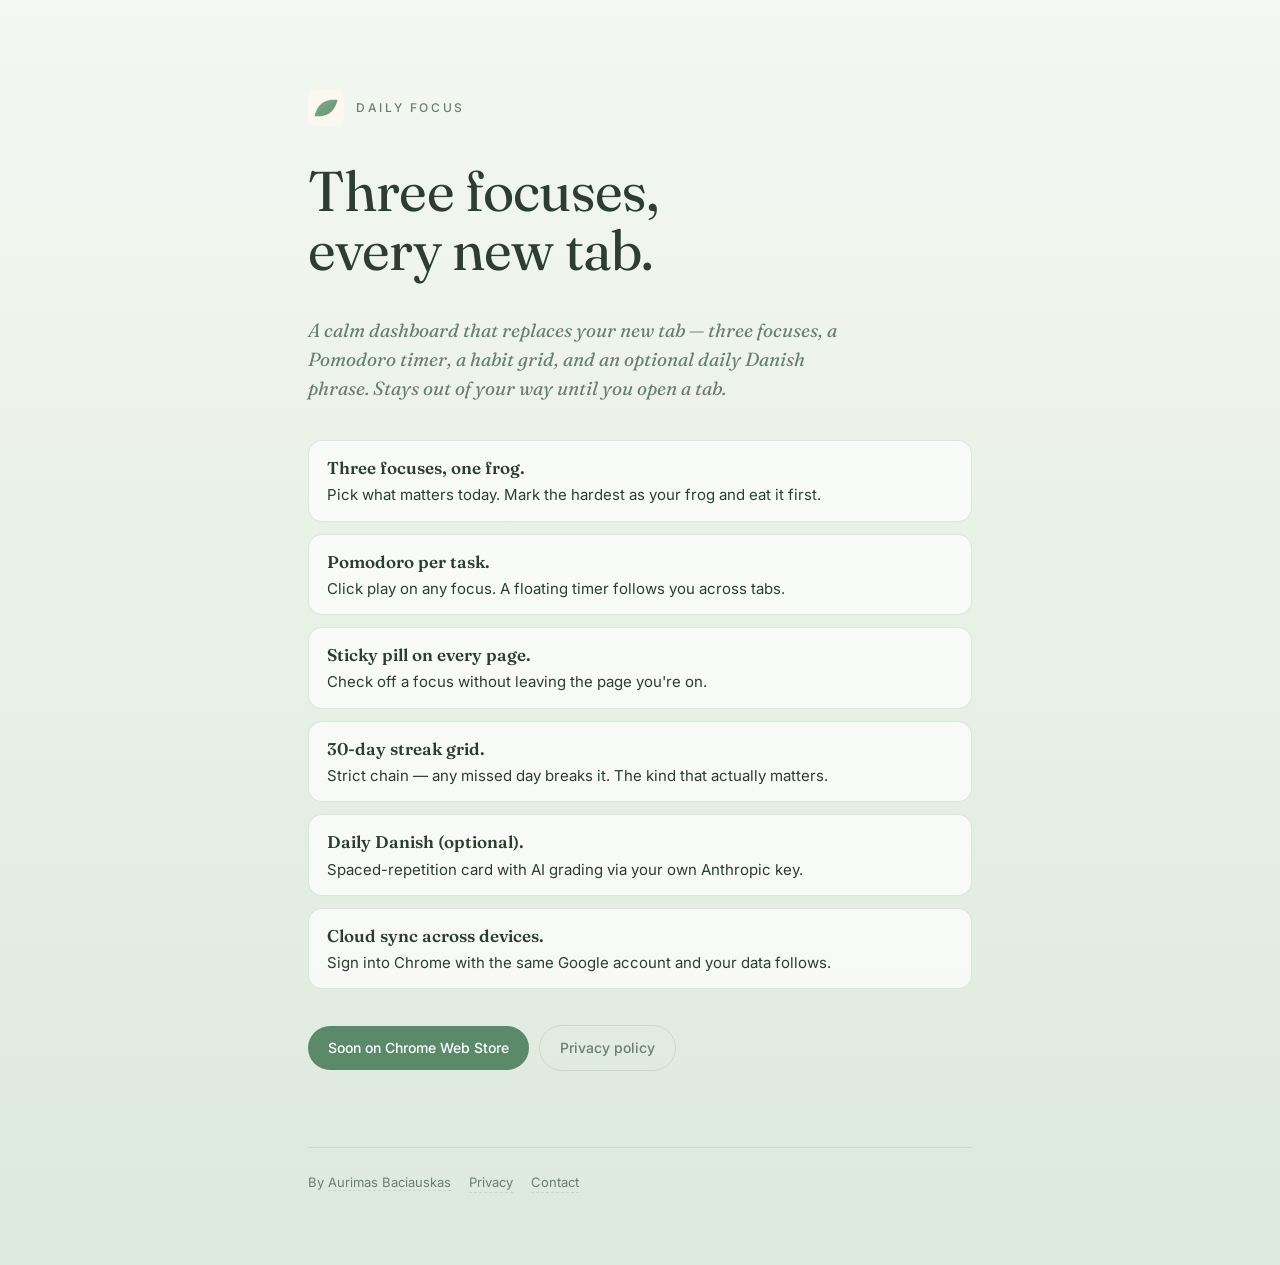
==== index.html @ 4ad21ade "init: landing + privacy policy" ====
<!doctype html>
<html lang="en">
  <head>
    <meta charset="utf-8" />
    <meta name="viewport" content="width=device-width, initial-scale=1" />
    <title>Daily Focus — Three focuses, every new tab</title>
    <link rel="preconnect" href="https://fonts.googleapis.com" />
    <link rel="preconnect" href="https://fonts.gstatic.com" crossorigin />
    <link
      href="https://fonts.googleapis.com/css2?family=Fraunces:ital,opsz,wght@0,9..144,400;0,9..144,500;1,9..144,400&family=Inter:wght@400;500;600&display=swap"
      rel="stylesheet"
    />
    <meta name="description" content="A calm new-tab dashboard for your three daily focuses, Pomodoro timer, and a daily Danish phrase. Chrome extension." />
    <link rel="icon" type="image/png" href="icon-128.png" />
    <style>
      :root {
        --bg-top: #f4f7f2;
        --bg-bottom: #dde9dd;
        --ink: #2d3d33;
        --ink-soft: #6b7f70;
        --ink-faint: #a8bcae;
        --sage: #7ba888;
        --sage-deep: #5b8a6b;
        --sage-tint: rgba(123, 168, 136, 0.12);
        --line: rgba(91, 138, 107, 0.18);
        --card: rgba(255, 255, 255, 0.7);
      }
      @media (prefers-color-scheme: dark) {
        :root {
          --bg-top: #1a2420;
          --bg-bottom: #0f1614;
          --ink: #dde7e0;
          --ink-soft: #94a89c;
          --ink-faint: #62756a;
          --sage: #7ba888;
          --sage-deep: #a8d4b6;
          --sage-tint: rgba(123, 168, 136, 0.18);
          --line: rgba(168, 212, 182, 0.14);
          --card: rgba(255, 255, 255, 0.035);
          color-scheme: dark;
        }
      }
      * { box-sizing: border-box; }
      html, body { margin: 0; padding: 0; }
      body {
        font-family: "Inter", -apple-system, BlinkMacSystemFont, "Segoe UI", sans-serif;
        color: var(--ink);
        background: linear-gradient(180deg, var(--bg-top) 0%, var(--bg-bottom) 100%);
        min-height: 100vh;
        -webkit-font-smoothing: antialiased;
        line-height: 1.55;
      }
      .stage {
        max-width: 720px;
        margin: 0 auto;
        padding: 10vh 28px 8vh;
        display: flex;
        flex-direction: column;
        gap: 36px;
      }
      .brand {
        display: inline-flex;
        align-items: center;
        gap: 12px;
        font-size: 12px;
        letter-spacing: 0.22em;
        text-transform: uppercase;
        color: var(--ink-soft);
        font-weight: 500;
      }
      .brand img { width: 36px; height: 36px; border-radius: 8px; }
      h1 {
        font-family: "Fraunces", Georgia, serif;
        font-weight: 400;
        font-size: clamp(36px, 5.5vw, 56px);
        line-height: 1.05;
        margin: 0;
        letter-spacing: -0.015em;
      }
      .lede {
        font-family: "Fraunces", Georgia, serif;
        font-style: italic;
        font-size: 19px;
        color: var(--ink-soft);
        margin: 0;
        max-width: 540px;
      }
      .features {
        list-style: none;
        margin: 0;
        padding: 0;
        display: grid;
        gap: 12px;
      }
      .features li {
        background: var(--card);
        border: 1px solid var(--line);
        border-radius: 14px;
        padding: 14px 18px;
        font-size: 15px;
      }
      .features li strong {
        color: var(--ink);
        font-weight: 600;
        display: block;
        margin-bottom: 2px;
        font-family: "Fraunces", Georgia, serif;
        font-size: 17px;
      }
      .actions { display: flex; flex-wrap: wrap; gap: 10px; align-items: center; }
      .btn {
        display: inline-flex;
        align-items: center;
        gap: 8px;
        padding: 11px 20px;
        border-radius: 999px;
        font-size: 14px;
        font-weight: 500;
        text-decoration: none;
        transition: background-color 160ms ease, color 160ms ease, transform 120ms ease;
      }
      .btn-primary { background: var(--sage-deep); color: #fff; }
      .btn-primary:hover { background: var(--ink); transform: translateY(-1px); }
      .btn-ghost {
        background: transparent;
        color: var(--ink-soft);
        border: 1px solid var(--line);
      }
      .btn-ghost:hover { color: var(--ink); border-color: var(--sage); }
      footer {
        margin-top: 40px;
        padding-top: 24px;
        border-top: 1px solid var(--line);
        font-size: 13px;
        color: var(--ink-soft);
        display: flex;
        flex-wrap: wrap;
        gap: 18px;
      }
      footer a { color: var(--ink-soft); text-decoration: none; border-bottom: 1px dashed var(--line); }
      footer a:hover { color: var(--sage-deep); border-bottom-color: var(--sage); }
    </style>
  </head>
  <body>
    <main class="stage">
      <div class="brand">
        <img src="icon-128.png" alt="" />
        <span>Daily Focus</span>
      </div>

      <div>
        <h1>Three focuses,<br />every new tab.</h1>
      </div>
      <p class="lede">A calm dashboard that replaces your new tab — three focuses, a Pomodoro timer, a habit grid, and an optional daily Danish phrase. Stays out of your way until you open a tab.</p>

      <ul class="features">
        <li><strong>Three focuses, one frog.</strong> Pick what matters today. Mark the hardest as your frog and eat it first.</li>
        <li><strong>Pomodoro per task.</strong> Click play on any focus. A floating timer follows you across tabs.</li>
        <li><strong>Sticky pill on every page.</strong> Check off a focus without leaving the page you're on.</li>
        <li><strong>30-day streak grid.</strong> Strict chain — any missed day breaks it. The kind that actually matters.</li>
        <li><strong>Daily Danish (optional).</strong> Spaced-repetition card with AI grading via your own Anthropic key.</li>
        <li><strong>Cloud sync across devices.</strong> Sign into Chrome with the same Google account and your data follows.</li>
      </ul>

      <div class="actions">
        <a class="btn btn-primary" href="#" aria-disabled="true">Soon on Chrome Web Store</a>
        <a class="btn btn-ghost" href="/privacy">Privacy policy</a>
      </div>

      <footer>
        <span>By <a href="https://github.com/AuriDevcourse">Aurimas Baciauskas</a></span>
        <a href="/privacy">Privacy</a>
        <a href="mailto:baciauskas.aurimas@gmail.com">Contact</a>
      </footer>
    </main>
  </body>
</html>
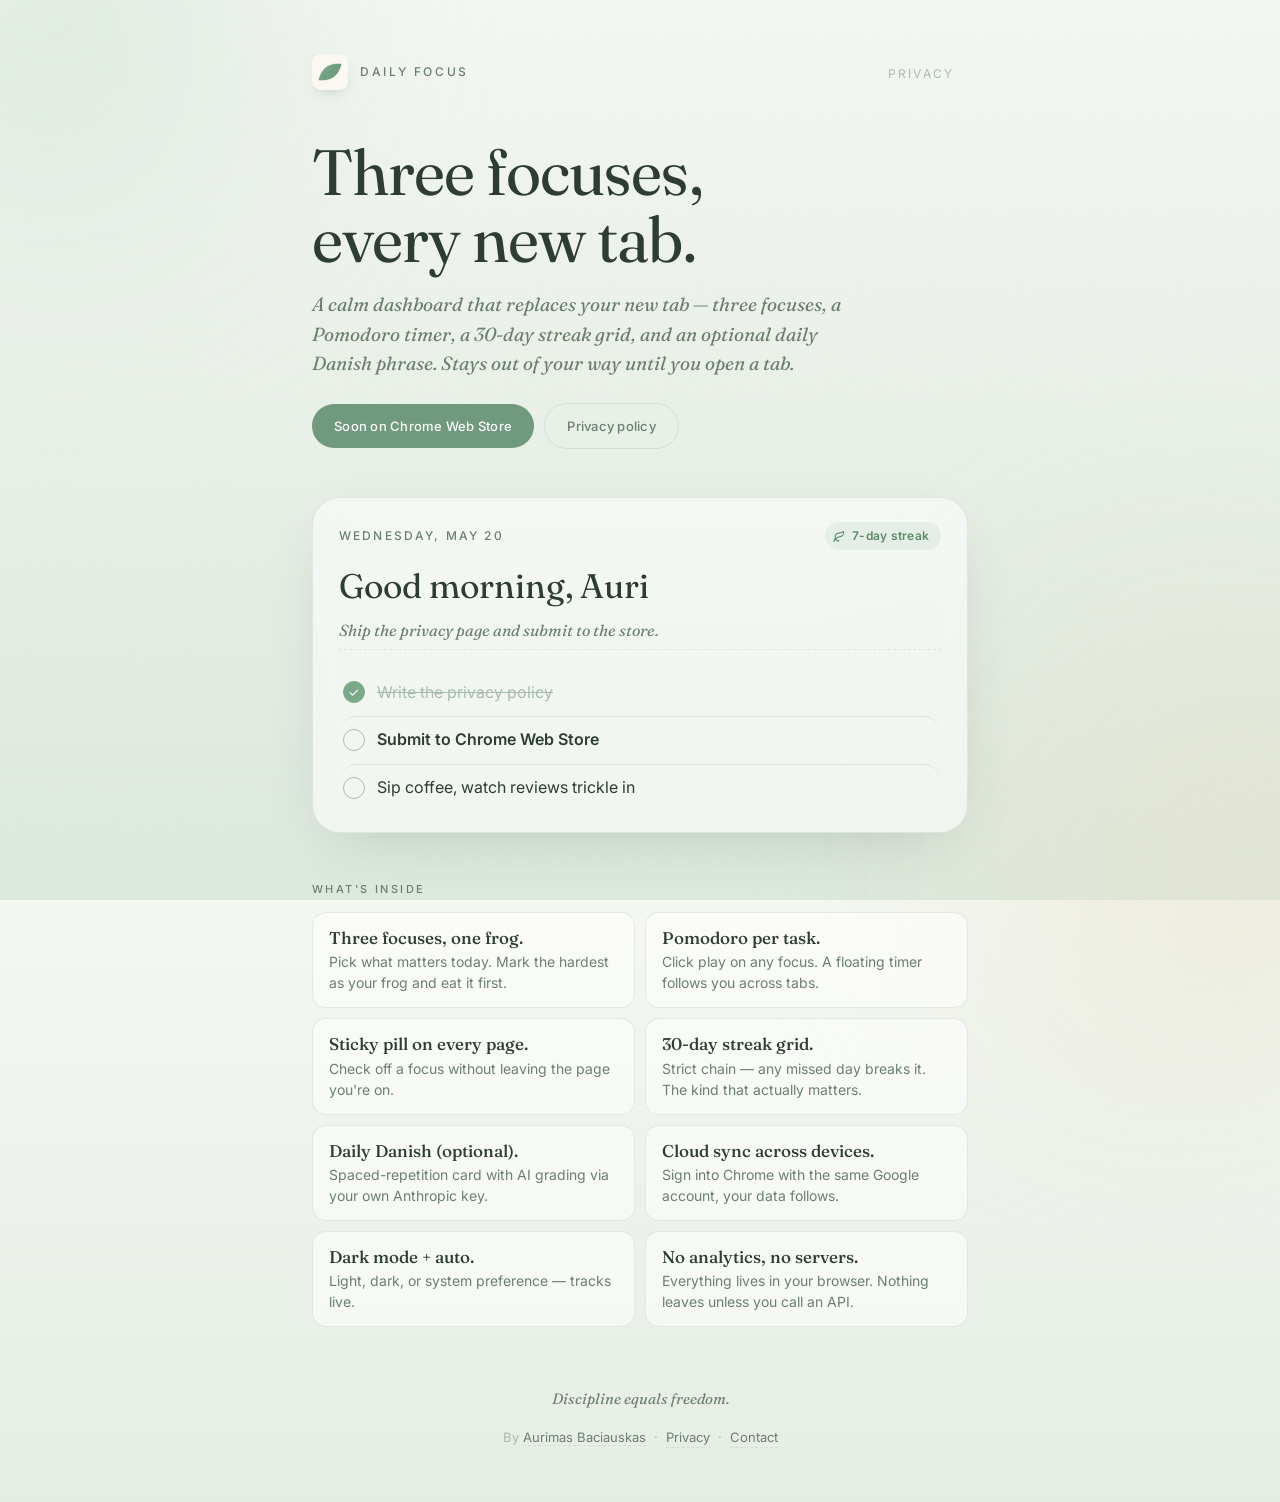
==== commit 2c1bae53: "design: mirror extension aesthetic (blobs, grain, Fraunces, sage palette) - Pull shared styles into " ====
--- a/index.html
+++ b/index.html
@@ -12,165 +12,86 @@
     />
     <meta name="description" content="A calm new-tab dashboard for your three daily focuses, Pomodoro timer, and a daily Danish phrase. Chrome extension." />
     <link rel="icon" type="image/png" href="icon-128.png" />
-    <style>
-      :root {
-        --bg-top: #f4f7f2;
-        --bg-bottom: #dde9dd;
-        --ink: #2d3d33;
-        --ink-soft: #6b7f70;
-        --ink-faint: #a8bcae;
-        --sage: #7ba888;
-        --sage-deep: #5b8a6b;
-        --sage-tint: rgba(123, 168, 136, 0.12);
-        --line: rgba(91, 138, 107, 0.18);
-        --card: rgba(255, 255, 255, 0.7);
-      }
-      @media (prefers-color-scheme: dark) {
-        :root {
-          --bg-top: #1a2420;
-          --bg-bottom: #0f1614;
-          --ink: #dde7e0;
-          --ink-soft: #94a89c;
-          --ink-faint: #62756a;
-          --sage: #7ba888;
-          --sage-deep: #a8d4b6;
-          --sage-tint: rgba(123, 168, 136, 0.18);
-          --line: rgba(168, 212, 182, 0.14);
-          --card: rgba(255, 255, 255, 0.035);
-          color-scheme: dark;
-        }
-      }
-      * { box-sizing: border-box; }
-      html, body { margin: 0; padding: 0; }
-      body {
-        font-family: "Inter", -apple-system, BlinkMacSystemFont, "Segoe UI", sans-serif;
-        color: var(--ink);
-        background: linear-gradient(180deg, var(--bg-top) 0%, var(--bg-bottom) 100%);
-        min-height: 100vh;
-        -webkit-font-smoothing: antialiased;
-        line-height: 1.55;
-      }
-      .stage {
-        max-width: 720px;
-        margin: 0 auto;
-        padding: 10vh 28px 8vh;
-        display: flex;
-        flex-direction: column;
-        gap: 36px;
-      }
-      .brand {
-        display: inline-flex;
-        align-items: center;
-        gap: 12px;
-        font-size: 12px;
-        letter-spacing: 0.22em;
-        text-transform: uppercase;
-        color: var(--ink-soft);
-        font-weight: 500;
-      }
-      .brand img { width: 36px; height: 36px; border-radius: 8px; }
-      h1 {
-        font-family: "Fraunces", Georgia, serif;
-        font-weight: 400;
-        font-size: clamp(36px, 5.5vw, 56px);
-        line-height: 1.05;
-        margin: 0;
-        letter-spacing: -0.015em;
-      }
-      .lede {
-        font-family: "Fraunces", Georgia, serif;
-        font-style: italic;
-        font-size: 19px;
-        color: var(--ink-soft);
-        margin: 0;
-        max-width: 540px;
-      }
-      .features {
-        list-style: none;
-        margin: 0;
-        padding: 0;
-        display: grid;
-        gap: 12px;
-      }
-      .features li {
-        background: var(--card);
-        border: 1px solid var(--line);
-        border-radius: 14px;
-        padding: 14px 18px;
-        font-size: 15px;
-      }
-      .features li strong {
-        color: var(--ink);
-        font-weight: 600;
-        display: block;
-        margin-bottom: 2px;
-        font-family: "Fraunces", Georgia, serif;
-        font-size: 17px;
-      }
-      .actions { display: flex; flex-wrap: wrap; gap: 10px; align-items: center; }
-      .btn {
-        display: inline-flex;
-        align-items: center;
-        gap: 8px;
-        padding: 11px 20px;
-        border-radius: 999px;
-        font-size: 14px;
-        font-weight: 500;
-        text-decoration: none;
-        transition: background-color 160ms ease, color 160ms ease, transform 120ms ease;
-      }
-      .btn-primary { background: var(--sage-deep); color: #fff; }
-      .btn-primary:hover { background: var(--ink); transform: translateY(-1px); }
-      .btn-ghost {
-        background: transparent;
-        color: var(--ink-soft);
-        border: 1px solid var(--line);
-      }
-      .btn-ghost:hover { color: var(--ink); border-color: var(--sage); }
-      footer {
-        margin-top: 40px;
-        padding-top: 24px;
-        border-top: 1px solid var(--line);
-        font-size: 13px;
-        color: var(--ink-soft);
-        display: flex;
-        flex-wrap: wrap;
-        gap: 18px;
-      }
-      footer a { color: var(--ink-soft); text-decoration: none; border-bottom: 1px dashed var(--line); }
-      footer a:hover { color: var(--sage-deep); border-bottom-color: var(--sage); }
-    </style>
+    <link rel="stylesheet" href="styles.css" />
   </head>
   <body>
+    <div class="blob blob-a" aria-hidden="true"></div>
+    <div class="blob blob-b" aria-hidden="true"></div>
+    <div class="grain" aria-hidden="true"></div>
+
     <main class="stage">
-      <div class="brand">
-        <img src="icon-128.png" alt="" />
-        <span>Daily Focus</span>
-      </div>
+      <header class="meta">
+        <div class="brand">
+          <img src="icon-128.png" alt="" />
+          <span>daily focus</span>
+        </div>
+        <nav class="nav">
+          <a href="/privacy">privacy</a>
+        </nav>
+      </header>
 
-      <div>
-        <h1>Three focuses,<br />every new tab.</h1>
-      </div>
-      <p class="lede">A calm dashboard that replaces your new tab — three focuses, a Pomodoro timer, a habit grid, and an optional daily Danish phrase. Stays out of your way until you open a tab.</p>
+      <section class="hero">
+        <h1>Three focuses, <br/>every new tab.</h1>
+        <p class="lede">A calm dashboard that replaces your new tab — three focuses, a Pomodoro timer, a 30-day streak grid, and an optional daily Danish phrase. Stays out of your way until you open a tab.</p>
 
-      <ul class="features">
-        <li><strong>Three focuses, one frog.</strong> Pick what matters today. Mark the hardest as your frog and eat it first.</li>
-        <li><strong>Pomodoro per task.</strong> Click play on any focus. A floating timer follows you across tabs.</li>
-        <li><strong>Sticky pill on every page.</strong> Check off a focus without leaving the page you're on.</li>
-        <li><strong>30-day streak grid.</strong> Strict chain — any missed day breaks it. The kind that actually matters.</li>
-        <li><strong>Daily Danish (optional).</strong> Spaced-repetition card with AI grading via your own Anthropic key.</li>
-        <li><strong>Cloud sync across devices.</strong> Sign into Chrome with the same Google account and your data follows.</li>
-      </ul>
+        <div class="actions">
+          <a class="btn btn-primary" href="#" aria-disabled="true">Soon on Chrome Web&nbsp;Store</a>
+          <a class="btn btn-ghost" href="/privacy">Privacy policy</a>
+        </div>
+      </section>
 
-      <div class="actions">
-        <a class="btn btn-primary" href="#" aria-disabled="true">Soon on Chrome Web Store</a>
-        <a class="btn btn-ghost" href="/privacy">Privacy policy</a>
-      </div>
+      <section class="preview-card" aria-label="Dashboard preview">
+        <div class="pv-meta">
+          <span class="pv-date">wednesday, may 20</span>
+          <span class="pv-streak">
+            <svg viewBox="0 0 24 24" fill="none" stroke="currentColor" stroke-width="2" stroke-linecap="round" stroke-linejoin="round">
+              <path d="M11 20A7 7 0 0 1 9.8 6.1C15.5 5 17 4.48 19.2 2.96c1 1.51.71 4.79-1.36 7-2.7 2.66-6.18 3-9.85 3.65"/>
+              <path d="M2 21c0-3 1.85-5.36 5.08-6"/>
+            </svg>
+            7-day streak
+          </span>
+        </div>
+        <h2 class="pv-greeting">Good morning, Auri</h2>
+        <p class="pv-intention">Ship the privacy page and submit to the store.</p>
+        <ul class="pv-tasks">
+          <li class="pv-task pv-task--done">
+            <span class="pv-check pv-check--on">✓</span>
+            <span class="pv-text">Write the privacy policy</span>
+          </li>
+          <li class="pv-task">
+            <span class="pv-check"></span>
+            <span class="pv-text"><strong>Submit to Chrome Web Store</strong></span>
+          </li>
+          <li class="pv-task">
+            <span class="pv-check"></span>
+            <span class="pv-text">Sip coffee, watch reviews trickle in</span>
+          </li>
+        </ul>
+      </section>
 
-      <footer>
-        <span>By <a href="https://github.com/AuriDevcourse">Aurimas Baciauskas</a></span>
-        <a href="/privacy">Privacy</a>
-        <a href="mailto:baciauskas.aurimas@gmail.com">Contact</a>
+      <section class="features">
+        <h3 class="features-heading">what's inside</h3>
+        <ul class="feature-list">
+          <li><strong>Three focuses, one frog.</strong> Pick what matters today. Mark the hardest as your frog and eat it first.</li>
+          <li><strong>Pomodoro per task.</strong> Click play on any focus. A floating timer follows you across tabs.</li>
+          <li><strong>Sticky pill on every page.</strong> Check off a focus without leaving the page you're on.</li>
+          <li><strong>30-day streak grid.</strong> Strict chain — any missed day breaks it. The kind that actually matters.</li>
+          <li><strong>Daily Danish (optional).</strong> Spaced-repetition card with AI grading via your own Anthropic key.</li>
+          <li><strong>Cloud sync across devices.</strong> Sign into Chrome with the same Google account, your data follows.</li>
+          <li><strong>Dark mode + auto.</strong> Light, dark, or system preference — tracks live.</li>
+          <li><strong>No analytics, no servers.</strong> Everything lives in your browser. Nothing leaves unless you call an API.</li>
+        </ul>
+      </section>
+
+      <footer class="footer">
+        <p class="quote">Discipline equals freedom.</p>
+        <div class="footer-links">
+          <span>By <a href="https://github.com/AuriDevcourse">Aurimas Baciauskas</a></span>
+          <span>·</span>
+          <a href="/privacy">Privacy</a>
+          <span>·</span>
+          <a href="mailto:baciauskas.aurimas@gmail.com">Contact</a>
+        </div>
       </footer>
     </main>
   </body>
--- a/styles.css
+++ b/styles.css
@@ -0,0 +1,355 @@
+:root,
+:root[data-theme="light"] {
+  --bg-top: #f4f7f2;
+  --bg-bottom: #dde9dd;
+  --ink: #2d3d33;
+  --ink-soft: #6b7f70;
+  --ink-faint: #a8bcae;
+  --sage: #7ba888;
+  --sage-deep: #5b8a6b;
+  --sage-tint: rgba(123, 168, 136, 0.12);
+  --amber: #c89b6c;
+  --amber-tint: rgba(200, 155, 108, 0.14);
+  --line: rgba(91, 138, 107, 0.14);
+  --card: rgba(255, 255, 255, 0.55);
+  --card-strong: rgba(255, 255, 255, 0.78);
+  --shadow-soft: 0 18px 60px -28px rgba(45, 61, 51, 0.28);
+  --blob-a: radial-gradient(circle at 30% 30%, #c9e0ce, transparent 70%);
+  --blob-b: radial-gradient(circle at 70% 60%, #e8e0c9, transparent 70%);
+  --blob-opacity: 0.55;
+  --grain-opacity: 0.04;
+  --grain-blend: multiply;
+  --radius-lg: 28px;
+  --radius-md: 18px;
+}
+
+@media (prefers-color-scheme: dark) {
+  :root {
+    --bg-top: #1a2420;
+    --bg-bottom: #0f1614;
+    --ink: #dde7e0;
+    --ink-soft: #94a89c;
+    --ink-faint: #62756a;
+    --sage: #7ba888;
+    --sage-deep: #a8d4b6;
+    --sage-tint: rgba(123, 168, 136, 0.18);
+    --amber: #d4a978;
+    --amber-tint: rgba(200, 155, 108, 0.16);
+    --line: rgba(168, 212, 182, 0.12);
+    --card: rgba(255, 255, 255, 0.035);
+    --card-strong: rgba(34, 46, 39, 0.78);
+    --shadow-soft: 0 18px 60px -28px rgba(0, 0, 0, 0.6);
+    --blob-a: radial-gradient(circle at 30% 30%, #2d4a3a, transparent 70%);
+    --blob-b: radial-gradient(circle at 70% 60%, #3a3324, transparent 70%);
+    --blob-opacity: 0.45;
+    --grain-opacity: 0.06;
+    --grain-blend: screen;
+    color-scheme: dark;
+  }
+}
+
+* { box-sizing: border-box; }
+html, body { height: 100%; margin: 0; }
+button, input { font: inherit; color: inherit; background: none; border: none; outline: none; }
+
+body {
+  font-family: "Inter", -apple-system, BlinkMacSystemFont, "Segoe UI", sans-serif;
+  color: var(--ink);
+  background: linear-gradient(180deg, var(--bg-top) 0%, var(--bg-bottom) 100%);
+  min-height: 100vh;
+  overflow-x: hidden;
+  -webkit-font-smoothing: antialiased;
+  position: relative;
+  line-height: 1.55;
+}
+
+.blob { position: fixed; border-radius: 50%; filter: blur(80px); opacity: var(--blob-opacity); pointer-events: none; z-index: 0; }
+.blob-a { width: 520px; height: 520px; background: var(--blob-a); top: -160px; left: -120px; }
+.blob-b { width: 620px; height: 620px; background: var(--blob-b); bottom: -220px; right: -160px; }
+.grain {
+  position: fixed; inset: 0; pointer-events: none; z-index: 0;
+  opacity: var(--grain-opacity); mix-blend-mode: var(--grain-blend);
+  background-image: url("data:image/svg+xml;utf8,<svg xmlns='http://www.w3.org/2000/svg' width='160' height='160'><filter id='n'><feTurbulence type='fractalNoise' baseFrequency='0.9' numOctaves='2'/></filter><rect width='100%' height='100%' filter='url(%23n)' opacity='0.6'/></svg>");
+}
+
+.stage {
+  position: relative;
+  z-index: 1;
+  min-height: 100vh;
+  max-width: 720px;
+  margin: 0 auto;
+  padding: 6vh 32px 6vh;
+  display: flex;
+  flex-direction: column;
+  gap: 48px;
+}
+@media (max-width: 560px) {
+  .stage { padding: 4vh 20px 5vh; gap: 36px; }
+}
+
+/* --- meta header --- */
+.meta {
+  display: flex;
+  align-items: center;
+  justify-content: space-between;
+  gap: 12px;
+  flex-wrap: wrap;
+}
+.brand {
+  display: inline-flex;
+  align-items: center;
+  gap: 12px;
+  text-decoration: none;
+  color: inherit;
+}
+.brand img {
+  width: 36px; height: 36px;
+  border-radius: 9px;
+  box-shadow: 0 6px 16px -8px rgba(45, 61, 51, 0.35);
+}
+.brand span {
+  font-size: 12px;
+  letter-spacing: 0.22em;
+  text-transform: uppercase;
+  color: var(--ink-soft);
+  font-weight: 500;
+}
+.nav a {
+  font-size: 12px;
+  letter-spacing: 0.18em;
+  text-transform: uppercase;
+  color: var(--ink-faint);
+  text-decoration: none;
+  padding: 8px 14px;
+  border-radius: 999px;
+  transition: color 160ms ease, background-color 160ms ease;
+}
+.nav a:hover { color: var(--sage-deep); background: var(--sage-tint); }
+
+/* --- hero --- */
+.hero { display: flex; flex-direction: column; gap: 18px; }
+h1 {
+  font-family: "Fraunces", Georgia, serif;
+  font-weight: 400;
+  font-size: clamp(36px, 6.5vw, 64px);
+  line-height: 1.05;
+  margin: 0;
+  letter-spacing: -0.015em;
+}
+.lede {
+  font-family: "Fraunces", Georgia, serif;
+  font-style: italic;
+  font-size: 19px;
+  color: var(--ink-soft);
+  margin: 0;
+  max-width: 540px;
+  line-height: 1.55;
+}
+.actions {
+  display: flex;
+  flex-wrap: wrap;
+  gap: 10px;
+  align-items: center;
+  margin-top: 6px;
+}
+.btn {
+  display: inline-flex;
+  align-items: center;
+  gap: 8px;
+  padding: 12px 22px;
+  border-radius: 999px;
+  font-size: 13px;
+  font-weight: 500;
+  letter-spacing: 0.02em;
+  text-decoration: none;
+  transition: background-color 180ms ease, color 180ms ease, transform 120ms ease, border-color 180ms ease;
+}
+.btn-primary { background: var(--sage-deep); color: #fff; }
+.btn-primary:hover { background: var(--ink); transform: translateY(-1px); }
+.btn-ghost {
+  background: transparent;
+  color: var(--ink-soft);
+  border: 1px solid var(--line);
+}
+.btn-ghost:hover { color: var(--ink); border-color: var(--sage); background: var(--sage-tint); }
+.btn[aria-disabled="true"] { opacity: 0.85; cursor: default; }
+.btn[aria-disabled="true"]:hover { transform: none; }
+
+/* --- preview card (mirrors the new-tab dashboard look) --- */
+.preview-card {
+  background: var(--card);
+  border: 1px solid var(--line);
+  border-radius: var(--radius-lg);
+  box-shadow: var(--shadow-soft);
+  backdrop-filter: blur(14px);
+  -webkit-backdrop-filter: blur(14px);
+  padding: 24px 26px 22px;
+  display: flex;
+  flex-direction: column;
+  gap: 12px;
+}
+.pv-meta {
+  display: flex;
+  align-items: center;
+  justify-content: space-between;
+  gap: 12px;
+  flex-wrap: wrap;
+}
+.pv-date {
+  font-size: 12px;
+  letter-spacing: 0.18em;
+  text-transform: uppercase;
+  color: var(--ink-soft);
+  font-weight: 500;
+}
+.pv-streak {
+  display: inline-flex;
+  align-items: center;
+  gap: 6px;
+  padding: 5px 12px 5px 8px;
+  background: var(--sage-tint);
+  border-radius: 999px;
+  font-size: 12px;
+  font-weight: 600;
+  color: var(--sage-deep);
+  letter-spacing: 0.02em;
+}
+.pv-streak svg { width: 13px; height: 13px; stroke: var(--sage-deep); fill: none; }
+.pv-greeting {
+  font-family: "Fraunces", Georgia, serif;
+  font-weight: 400;
+  font-size: clamp(26px, 3.6vw, 34px);
+  line-height: 1.1;
+  margin: 6px 0 0;
+}
+.pv-intention {
+  font-family: "Fraunces", Georgia, serif;
+  font-style: italic;
+  font-size: 16px;
+  color: var(--ink-soft);
+  margin: 0;
+  border-bottom: 1px dashed var(--line);
+  padding-bottom: 6px;
+}
+.pv-tasks {
+  list-style: none;
+  margin: 8px 0 0;
+  padding: 0;
+  display: flex;
+  flex-direction: column;
+  gap: 2px;
+}
+.pv-task {
+  display: flex;
+  align-items: center;
+  gap: 12px;
+  padding: 10px 4px;
+  border-radius: var(--radius-md);
+}
+.pv-task + .pv-task { border-top: 1px solid var(--line); }
+.pv-check {
+  flex: 0 0 auto;
+  width: 22px; height: 22px;
+  border-radius: 50%;
+  border: 1.5px solid var(--ink-faint);
+  display: inline-flex;
+  align-items: center;
+  justify-content: center;
+  font-size: 13px;
+  color: #fff;
+  background: transparent;
+  line-height: 1;
+}
+.pv-check--on {
+  background: var(--sage);
+  border-color: var(--sage);
+}
+.pv-text {
+  font-size: 16px;
+  color: var(--ink);
+}
+.pv-task--done .pv-text {
+  color: var(--ink-faint);
+  text-decoration: line-through;
+  text-decoration-thickness: 1px;
+  text-decoration-color: var(--ink-faint);
+}
+.pv-text strong { font-weight: 600; }
+
+/* --- features --- */
+.features { display: flex; flex-direction: column; gap: 14px; }
+.features-heading {
+  margin: 0;
+  font-size: 11px;
+  letter-spacing: 0.22em;
+  text-transform: uppercase;
+  color: var(--ink-soft);
+  font-weight: 500;
+}
+.feature-list {
+  list-style: none;
+  margin: 0;
+  padding: 0;
+  display: grid;
+  grid-template-columns: 1fr 1fr;
+  gap: 10px;
+}
+@media (max-width: 560px) {
+  .feature-list { grid-template-columns: 1fr; }
+}
+.feature-list li {
+  background: var(--card);
+  border: 1px solid var(--line);
+  border-radius: 14px;
+  padding: 14px 16px;
+  font-size: 14px;
+  line-height: 1.5;
+  color: var(--ink-soft);
+  transition: transform 180ms ease, background-color 180ms ease;
+}
+.feature-list li:hover {
+  transform: translateY(-1px);
+  background: var(--card-strong);
+}
+.feature-list li strong {
+  display: block;
+  font-family: "Fraunces", Georgia, serif;
+  font-weight: 500;
+  font-size: 17px;
+  color: var(--ink);
+  margin-bottom: 3px;
+  line-height: 1.25;
+}
+
+/* --- footer --- */
+.footer {
+  margin-top: 12px;
+  text-align: center;
+  display: flex;
+  flex-direction: column;
+  gap: 16px;
+}
+.quote {
+  margin: 0;
+  font-family: "Fraunces", Georgia, serif;
+  font-style: italic;
+  font-size: 15px;
+  color: var(--ink-soft);
+  line-height: 1.6;
+  text-wrap: balance;
+}
+.footer-links {
+  display: inline-flex;
+  flex-wrap: wrap;
+  justify-content: center;
+  gap: 8px;
+  font-size: 13px;
+  color: var(--ink-faint);
+}
+.footer-links a {
+  color: var(--ink-soft);
+  text-decoration: none;
+  border-bottom: 1px dashed var(--line);
+  transition: color 180ms ease, border-color 180ms ease;
+}
+.footer-links a:hover { color: var(--sage-deep); border-bottom-color: var(--sage); }
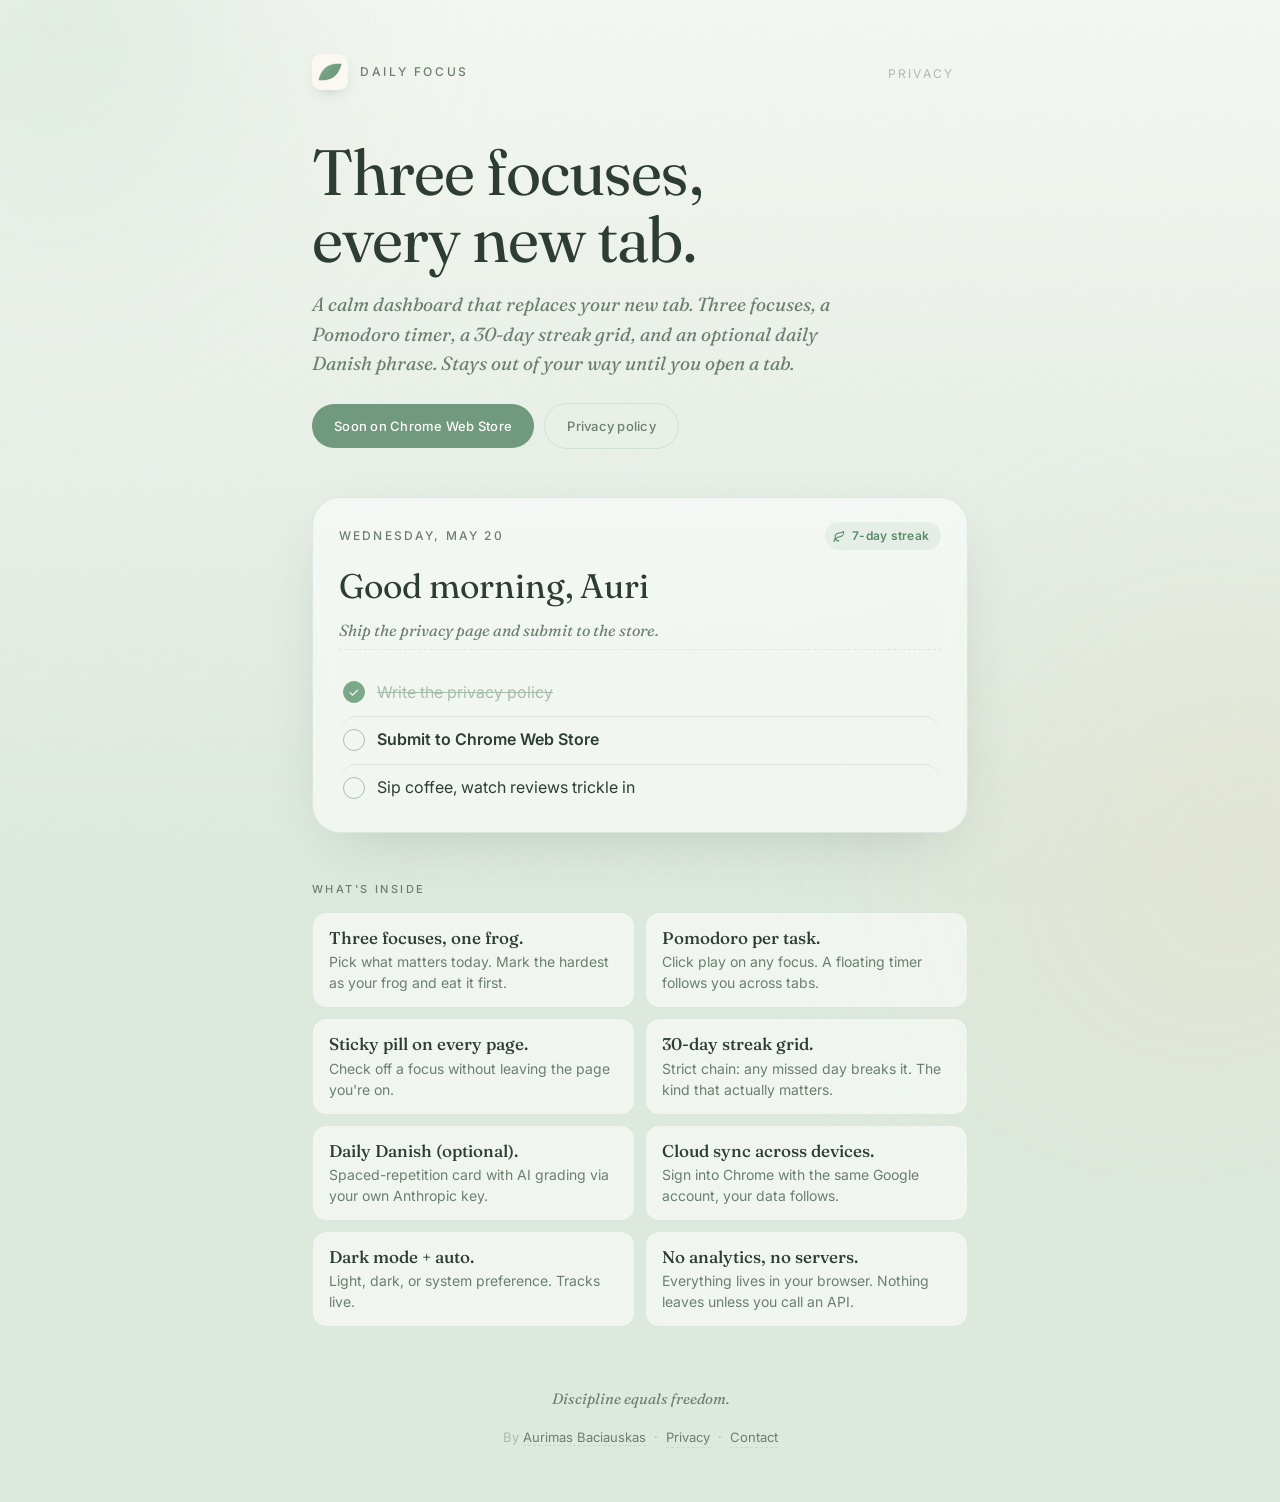
==== commit 1b622602: "copy: remove em-dashes from site (user preference)" ====
--- a/index.html
+++ b/index.html
@@ -3,7 +3,7 @@
   <head>
     <meta charset="utf-8" />
     <meta name="viewport" content="width=device-width, initial-scale=1" />
-    <title>Daily Focus — Three focuses, every new tab</title>
+    <title>Daily Focus · Three focuses, every new tab</title>
     <link rel="preconnect" href="https://fonts.googleapis.com" />
     <link rel="preconnect" href="https://fonts.gstatic.com" crossorigin />
     <link
@@ -32,7 +32,7 @@
 
       <section class="hero">
         <h1>Three focuses, <br/>every new tab.</h1>
-        <p class="lede">A calm dashboard that replaces your new tab — three focuses, a Pomodoro timer, a 30-day streak grid, and an optional daily Danish phrase. Stays out of your way until you open a tab.</p>
+        <p class="lede">A calm dashboard that replaces your new tab. Three focuses, a Pomodoro timer, a 30-day streak grid, and an optional daily Danish phrase. Stays out of your way until you open a tab.</p>
 
         <div class="actions">
           <a class="btn btn-primary" href="#" aria-disabled="true">Soon on Chrome Web&nbsp;Store</a>
@@ -75,10 +75,10 @@
           <li><strong>Three focuses, one frog.</strong> Pick what matters today. Mark the hardest as your frog and eat it first.</li>
           <li><strong>Pomodoro per task.</strong> Click play on any focus. A floating timer follows you across tabs.</li>
           <li><strong>Sticky pill on every page.</strong> Check off a focus without leaving the page you're on.</li>
-          <li><strong>30-day streak grid.</strong> Strict chain — any missed day breaks it. The kind that actually matters.</li>
+          <li><strong>30-day streak grid.</strong> Strict chain: any missed day breaks it. The kind that actually matters.</li>
           <li><strong>Daily Danish (optional).</strong> Spaced-repetition card with AI grading via your own Anthropic key.</li>
           <li><strong>Cloud sync across devices.</strong> Sign into Chrome with the same Google account, your data follows.</li>
-          <li><strong>Dark mode + auto.</strong> Light, dark, or system preference — tracks live.</li>
+          <li><strong>Dark mode + auto.</strong> Light, dark, or system preference. Tracks live.</li>
           <li><strong>No analytics, no servers.</strong> Everything lives in your browser. Nothing leaves unless you call an API.</li>
         </ul>
       </section>
--- a/styles.css
+++ b/styles.css
@@ -49,13 +49,23 @@
 }
 
 * { box-sizing: border-box; }
-html, body { height: 100%; margin: 0; }
+html, body { margin: 0; }
 button, input { font: inherit; color: inherit; background: none; border: none; outline: none; }
+
+/* Background lives on <html> so it covers the entire scrollable area —
+   not just the first 100vh. background-attachment: fixed keeps the
+   gradient anchored to the viewport, so long pages stay visually uniform. */
+html {
+  min-height: 100%;
+  background: linear-gradient(180deg, var(--bg-top) 0%, var(--bg-bottom) 100%);
+  background-attachment: fixed;
+  background-color: var(--bg-bottom);
+}
 
 body {
   font-family: "Inter", -apple-system, BlinkMacSystemFont, "Segoe UI", sans-serif;
   color: var(--ink);
-  background: linear-gradient(180deg, var(--bg-top) 0%, var(--bg-bottom) 100%);
+  background: transparent;
   min-height: 100vh;
   overflow-x: hidden;
   -webkit-font-smoothing: antialiased;
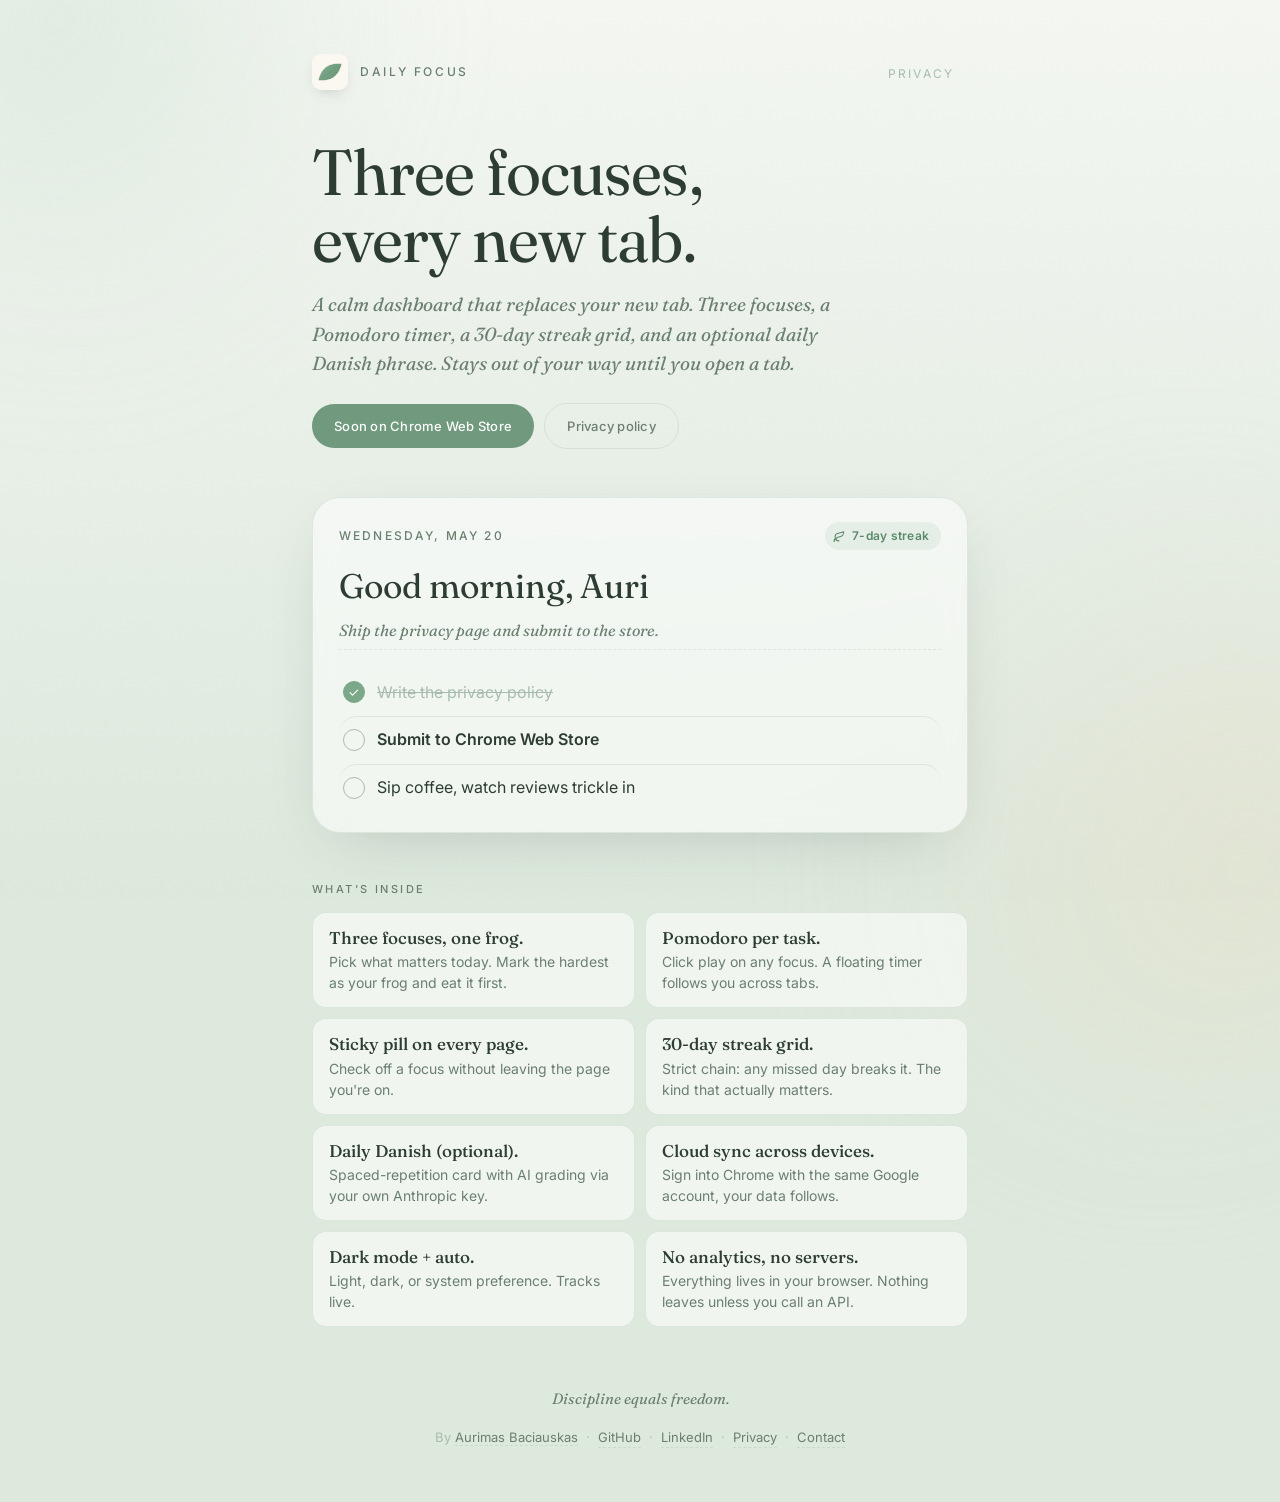
==== commit 5223339f: "add LinkedIn to footers" ====
--- a/index.html
+++ b/index.html
@@ -86,7 +86,11 @@
       <footer class="footer">
         <p class="quote">Discipline equals freedom.</p>
         <div class="footer-links">
-          <span>By <a href="https://github.com/AuriDevcourse">Aurimas Baciauskas</a></span>
+          <span>By <a href="https://www.linkedin.com/in/auribaci/" target="_blank" rel="noopener">Aurimas Baciauskas</a></span>
+          <span>·</span>
+          <a href="https://github.com/AuriDevcourse" target="_blank" rel="noopener">GitHub</a>
+          <span>·</span>
+          <a href="https://www.linkedin.com/in/auribaci/" target="_blank" rel="noopener">LinkedIn</a>
           <span>·</span>
           <a href="/privacy">Privacy</a>
           <span>·</span>
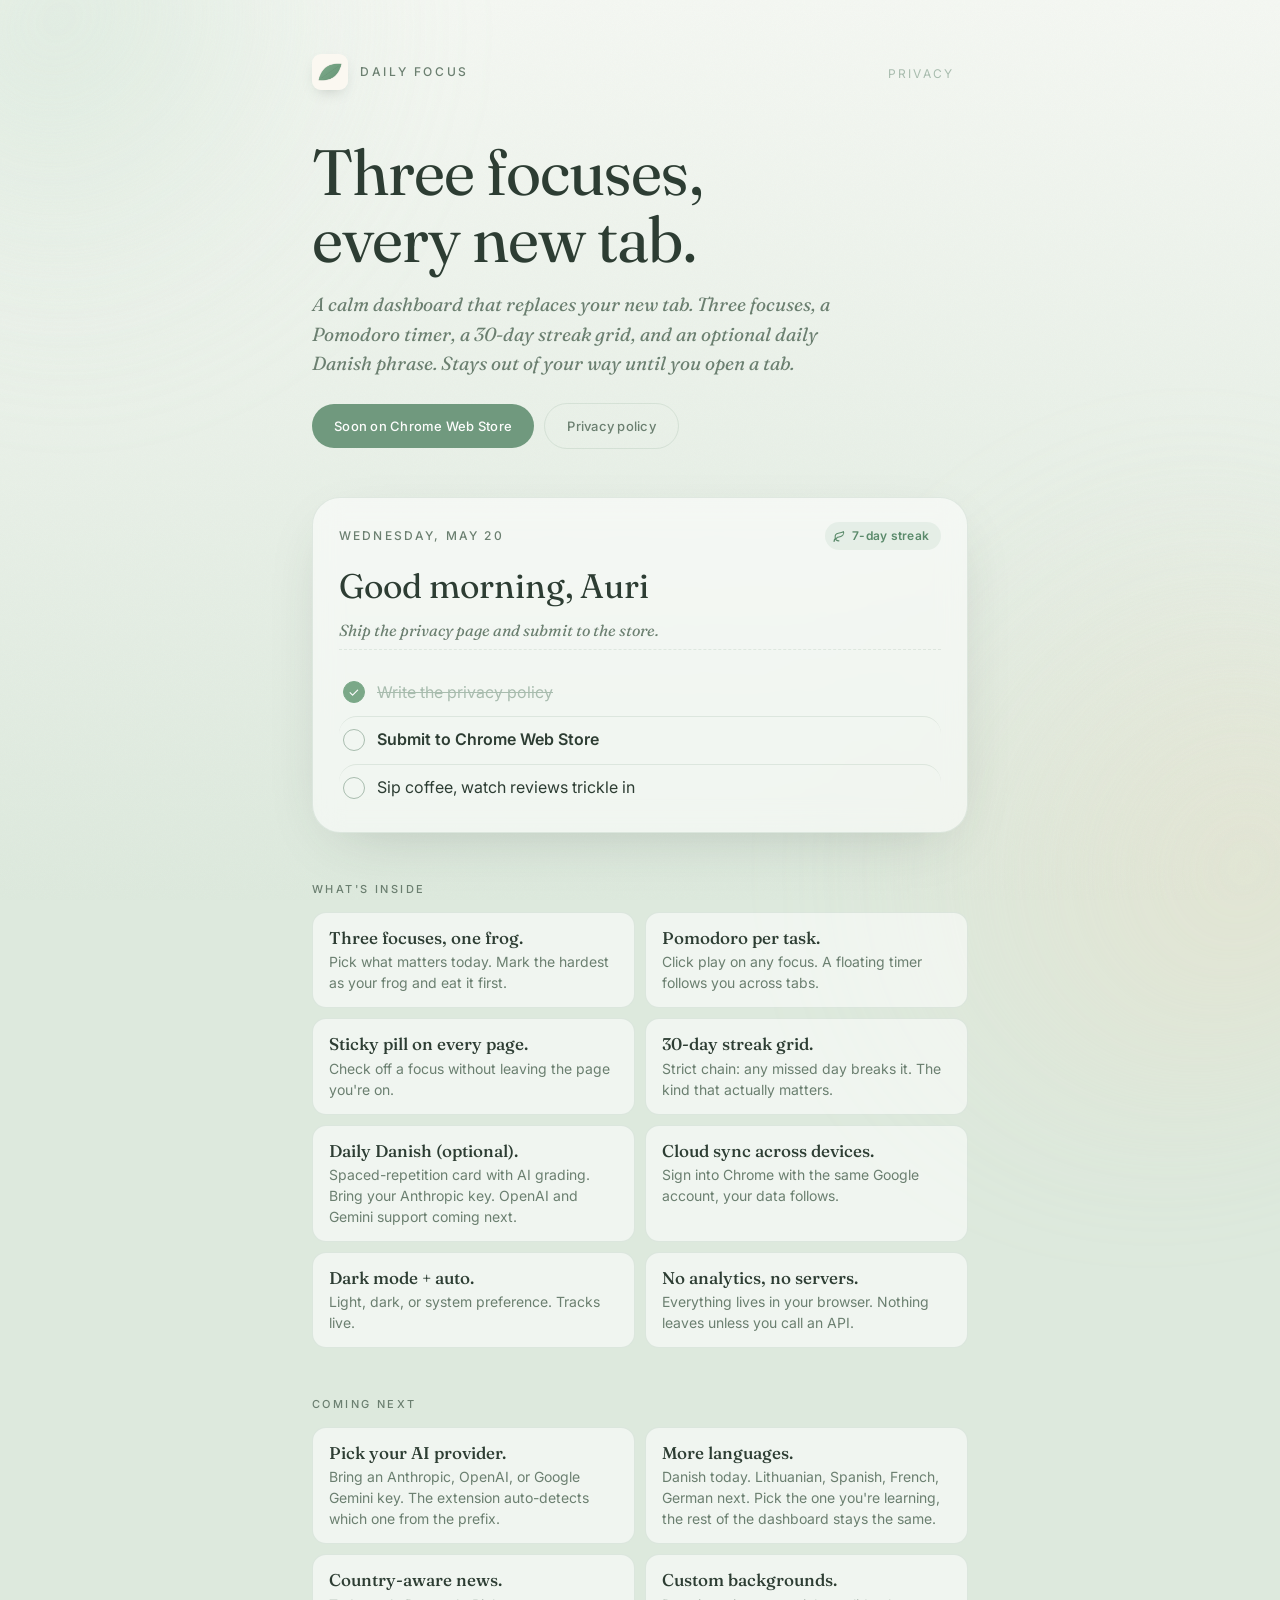
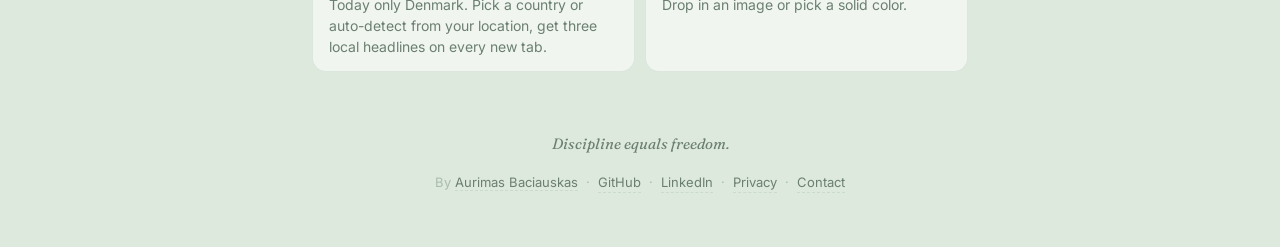
==== commit 82f76310: "site: tease multi-provider AI, multi-language, country-aware news" ====
--- a/index.html
+++ b/index.html
@@ -76,10 +76,20 @@
           <li><strong>Pomodoro per task.</strong> Click play on any focus. A floating timer follows you across tabs.</li>
           <li><strong>Sticky pill on every page.</strong> Check off a focus without leaving the page you're on.</li>
           <li><strong>30-day streak grid.</strong> Strict chain: any missed day breaks it. The kind that actually matters.</li>
-          <li><strong>Daily Danish (optional).</strong> Spaced-repetition card with AI grading via your own Anthropic key.</li>
+          <li><strong>Daily Danish (optional).</strong> Spaced-repetition card with AI grading. Bring your Anthropic key. OpenAI and Gemini support coming next.</li>
           <li><strong>Cloud sync across devices.</strong> Sign into Chrome with the same Google account, your data follows.</li>
           <li><strong>Dark mode + auto.</strong> Light, dark, or system preference. Tracks live.</li>
           <li><strong>No analytics, no servers.</strong> Everything lives in your browser. Nothing leaves unless you call an API.</li>
+        </ul>
+      </section>
+
+      <section class="features">
+        <h3 class="features-heading">coming next</h3>
+        <ul class="feature-list">
+          <li><strong>Pick your AI provider.</strong> Bring an Anthropic, OpenAI, or Google Gemini key. The extension auto-detects which one from the prefix.</li>
+          <li><strong>More languages.</strong> Danish today. Lithuanian, Spanish, French, German next. Pick the one you're learning, the rest of the dashboard stays the same.</li>
+          <li><strong>Country-aware news.</strong> Today only Denmark. Pick a country or auto-detect from your location, get three local headlines on every new tab.</li>
+          <li><strong>Custom backgrounds.</strong> Drop in an image or pick a solid color.</li>
         </ul>
       </section>
 
